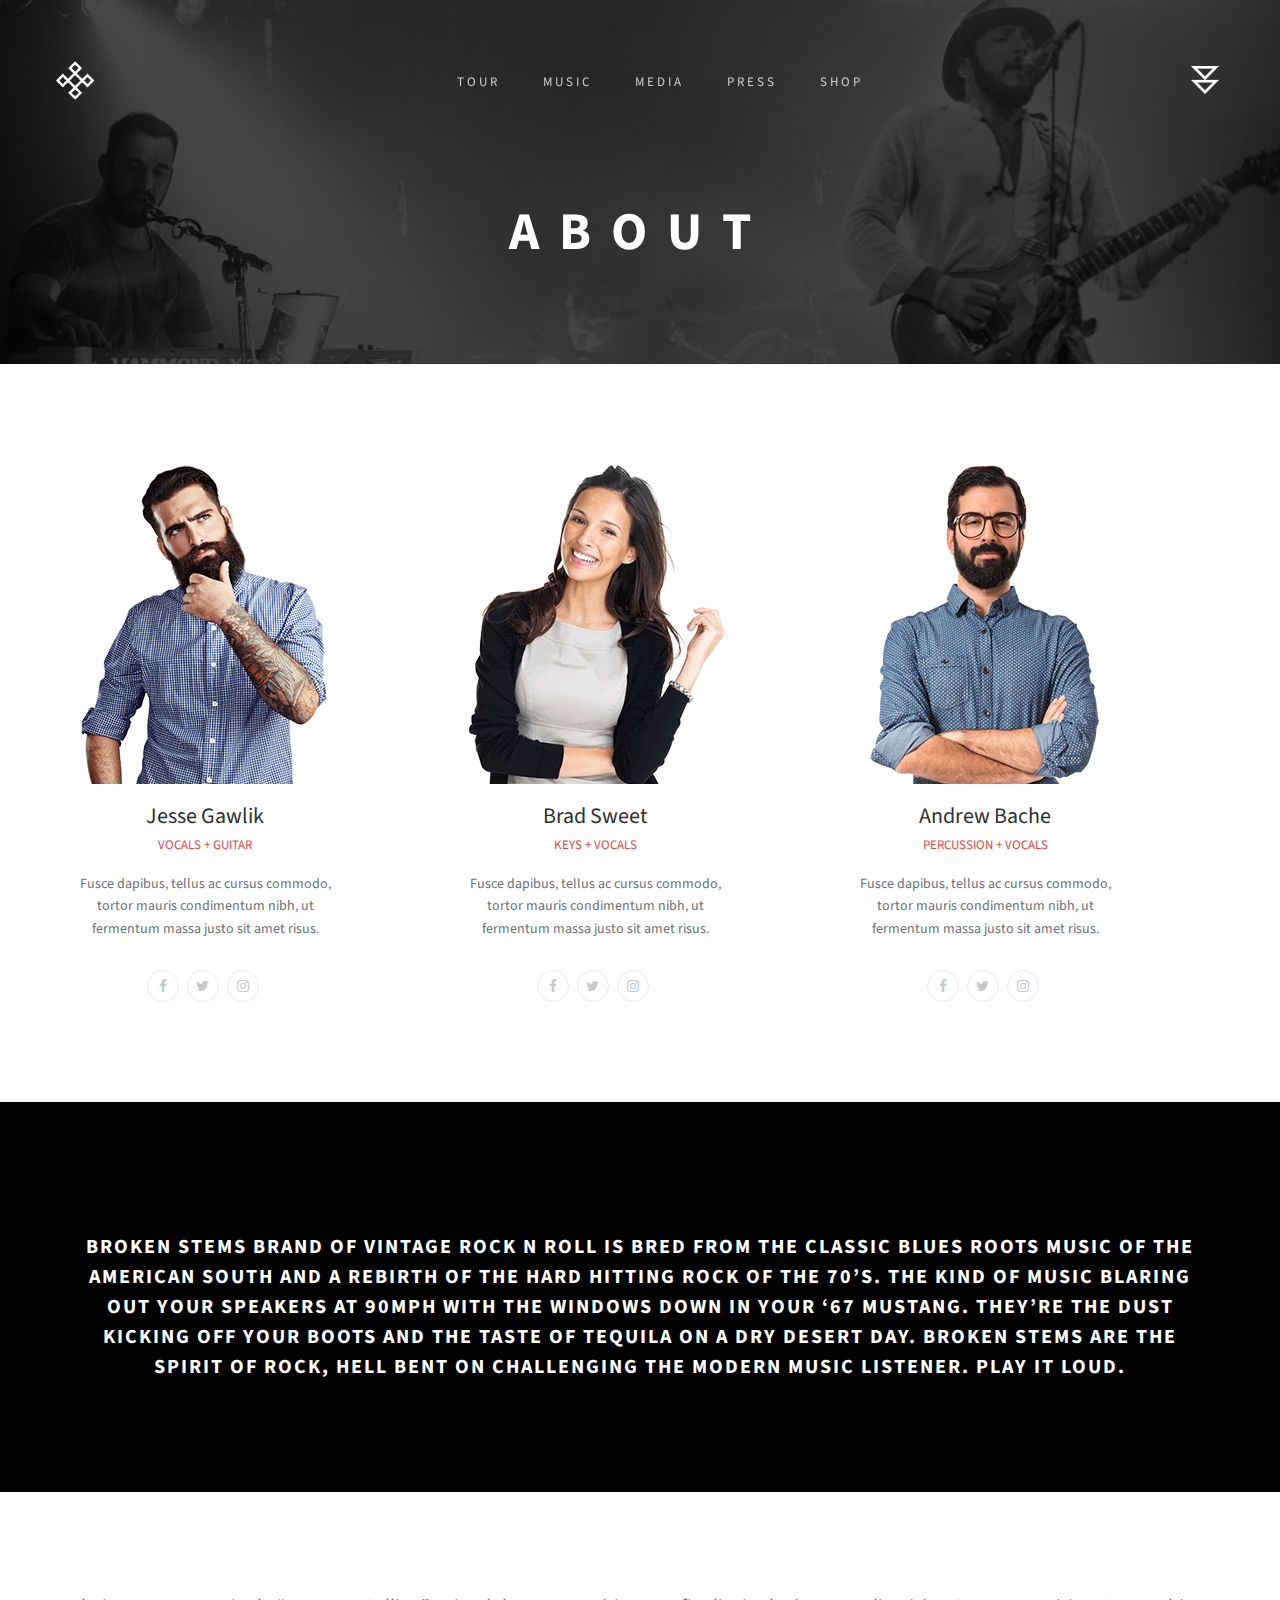
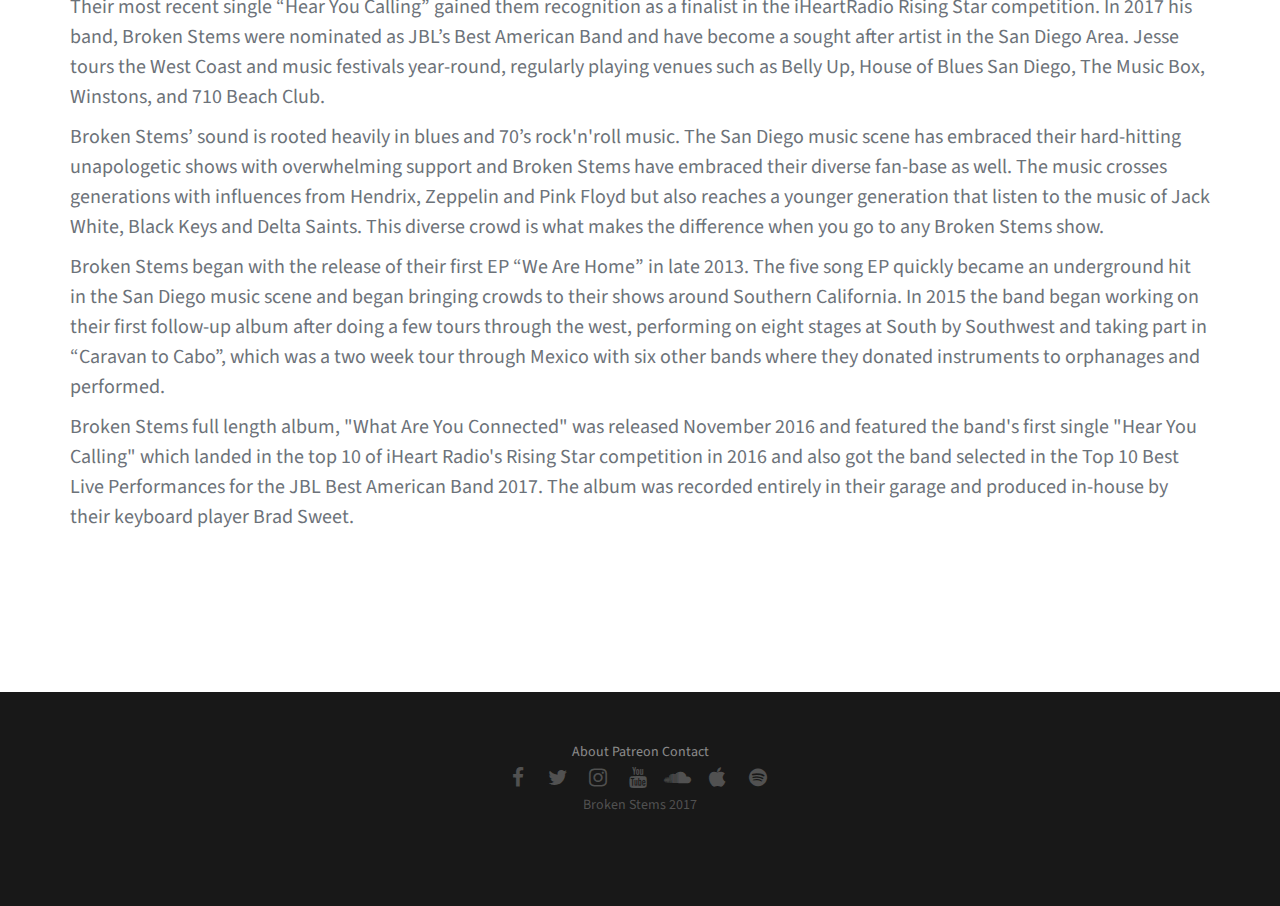
==== about.html @ 4e080f76 "the real push" ====
<!doctype html>
<!--[if lt IE 7]>      <html class="no-js lt-ie9 lt-ie8 lt-ie7" lang=""> <![endif]-->
<!--[if IE 7]>         <html class="no-js lt-ie9 lt-ie8" lang=""> <![endif]-->
<!--[if IE 8]>         <html class="no-js lt-ie9" lang=""> <![endif]-->
<!--[if gt IE 8]><!-->
<html class="no-js" lang="">
<!--<![endif]-->
<head>
<meta charset="utf-8">
<meta name="description" content="">
<meta name="viewport" content="width=device-width, initial-scale=1">
<title>Broken Stems | Blues Roots Rock </title>
<link rel="stylesheet" href="css/bootstrap.min.css">
<link rel="stylesheet" href="css/flexslider.css">
<link rel="stylesheet" href="css/jquery.fancybox.css">
<link rel="stylesheet" href="css/main.css">
<link rel="stylesheet" href="css/responsive.css">
<link rel="stylesheet" href="css/animate.min.css">
<link rel="stylesheet" href="css/font-icon.css">
<link rel="stylesheet" href="https://maxcdn.bootstrapcdn.com/font-awesome/4.4.0/css/font-awesome.min.css">
</head>

<body>
<!-- header section -->
<section class="banner-tour" role="banner"> 
  <!--header navigation -->
    <header id="header">
    <div class="header-content clearfix"> 
      <div class="row">
      <div class="col-lg-2">
         <a class="logo" href="welcome.html"><img src="images/logo.png" alt=""></a>

      </div>
        <div class="col-lg-8">
      <nav class="navigation" role="navigation">
        <ul class="primary-nav">
          <!-- <li><a href="welcome.html">Home</a></li> -->
          <li><a href="tour.html">Tour</a></li>
          <li><a href="music.html">Music</a></li>
          <li><a href="media.html">Media</a></li>  
          <li><a href="press.html">Press</a></li>
          <li><a href="shop.html">Shop</a></li>
        </ul>
      </nav>
        
      </div>
        <!-- Button trigger modal -->

      <div class="col-lg-2">
      <a style="float:right;" type="button" data-toggle="modal" data-target="#exampleModal">
      <img src="images/logo2.png" alt="">
      </a>
        <a href="#" class="nav-toggle">Menu<span></span></a> </div>
      </div>
    </div>  
  </header>

  <!--header navigation --> 
  <!-- banner text -->
  <div class="container">
    <div class="col-md-10 col-md-offset-1">
      <div class="banner-text2 text-center">
        <h1>ABOUT</h1>
        <!-- <p style="color:#fff;">BLUES • ROOTS • ROCK</p> -->
     <!--    <nav role="navigation"> <a href="#single" class="banner-btn"><img src="images/down-arrow.png" alt=""></a></nav> -->
      </div>
      <!-- banner text --> 
    </div>
  </div>
</section>
<!-- header section --> 




        <!-- our team section -->
<section id="teams" class="section teams">
  <div class="container">
    <div class="row"> 
      <!-- team member 1 -->
      <div class="col-md-4 col-sm-8">
        <div class="person"> <img src="images/team-1.png" alt="" class="img-responsive">
          <div class="person-content">
            <h4>Jesse Gawlik</h4>
            <h5 class="role">Vocals + Guitar</h5>
            <p>Fusce dapibus, tellus ac cursus commodo, tortor mauris condimentum nibh, ut fermentum massa justo sit amet risus. </p>
          </div>
          <ul class="social-icons clearfix">
            <li><a href="#"><span class="fa fa-facebook"></span></a></li>
            <li><a href="#"><span class="fa fa-twitter"></span></a></li>
            <li><a href="#"><span class="fa fa-instagram"></span></a></li>
          </ul>
        </div>
      </div>
      <!-- team member 1 --> 
      <!-- team member 2 -->
      <div class="col-md-4 col-sm-8">
        <div class="person"> <img src="images/team-2.png" alt="" class="img-responsive">
          <div class="person-content">
            <h4>Brad Sweet</h4>
            <h5 class="role">Keys + Vocals</h5>
            <p>Fusce dapibus, tellus ac cursus commodo, tortor mauris condimentum nibh, ut fermentum massa justo sit amet risus.</p>
          </div>
          <ul class="social-icons clearfix">
          <li><a href="#"><span class="fa fa-facebook"></span></a></li>
            <li><a href="#"><span class="fa fa-twitter"></span></a></li>
            <li><a href="#"><span class="fa fa-instagram"></span></a></li>
          </ul>
        </div>
      </div>
      <!-- team member 2 --> 
      <!-- team member 3 -->
      <div class="col-md-4 col-sm-8">
        <div class="person"> <img src="images/team-3.png" alt="" class="img-responsive">
          <div class="person-content">
            <h4>Andrew Bache</h4>
            <h5 class="role">Percussion + Vocals</h5>
            <p>Fusce dapibus, tellus ac cursus commodo, tortor mauris condimentum nibh, ut fermentum massa justo sit amet risus.</p>
          </div>
          <ul class="social-icons clearfix">
             <li><a href="#"><span class="fa fa-facebook"></span></a></li>
            <li><a href="#"><span class="fa fa-twitter"></span></a></li>
            <li><a href="#"><span class="fa fa-instagram"></span></a></li>
          </ul>
        </div>
      </div>
      <!-- team member 1 --> 

       <!-- team member 4 -->
     <!--  <div class="col-md-3 col-sm-8">
        <div class="person"> <img src="images/team-3.png" alt="" class="img-responsive">
          <div class="person-content">
            <h4>Elliott Sencan</h4>
            <h5 class="role">Manager</h5>
            <p>Fusce dapibus, tellus ac cursus commodo, tortor mauris condimentum nibh, ut fermentum massa justo sit amet risus.</p>
          </div>
          <ul class="social-icons clearfix">
             <li><a href="#"><span class="fa fa-facebook"></span></a></li>
            <li><a href="#"><span class="fa fa-twitter"></span></a></li>
            <li><a href="#"><span class="fa fa-instagram"></span></a></li>
          </ul>
        </div>
      </div> -->
         <!-- team member 4 -->
    </div>
  </div>
</section>
<!-- our team section --> 
<!-- Get a quote section -->

<section id="contact" class="section testimonials">
  <div class="container">
    <div class="row">
    <div class="col-md-12">

      <p style="color: #fff;font-size: 20px;line-height: 30px;"><strong>Broken Stems brand of vintage rock n roll is bred from the classic blues roots music of the American South and a rebirth of the hard hitting rock of the 70’s. The kind of music blaring out your speakers at 90mph with the windows down in your ‘67 mustang. They’re the dust kicking off your boots and the taste of tequila on a dry desert day. Broken Stems are the spirit of rock, hell bent on challenging the modern music listener. Play It Loud.</strong></p>

    </div>


  
  </div>
</section>
<!-- services section -->
<section class="section">
  <div class="container">
    <div class="row">
      <div class="col-md-12 col-sm-12 services"> 

       <!--  <h3 class="text-center">Who are the Broken Stems?</h3> -->


        <p style="font-size: 20px;line-height: 30px;">Their most recent single “Hear You Calling” gained them recognition as a finalist in the iHeartRadio Rising Star competition. In 2017 his band, Broken Stems were nominated as JBL’s Best American Band and have become a sought after artist in the San Diego Area. Jesse tours the West Coast and music festivals year-round, regularly playing venues such as Belly Up, House of Blues San Diego, The Music Box, Winstons, and 710 Beach Club.</p>

        <p style="font-size: 20px;line-height: 30px;">
Broken Stems’ sound is rooted heavily in blues and 70’s rock'n'roll music. The San Diego music scene has embraced their hard-hitting unapologetic shows with overwhelming support and Broken Stems have embraced their diverse fan-base as well. The music crosses generations with influences from Hendrix, Zeppelin and Pink Floyd but also reaches a younger generation that listen to the music of Jack White, Black Keys and Delta Saints. This diverse crowd is what makes the difference when you go to any Broken Stems show.</p>

 <p style="font-size: 20px;line-height: 30px;">Broken Stems began with the release of their first EP “We Are Home” in late 2013. The five song  EP quickly became an underground hit in the San Diego music scene and began bringing crowds to their shows around Southern California. In 2015 the band began working on their first follow-up album after doing a few tours through the west, performing on eight stages at South by Southwest and taking part in “Caravan to Cabo”, which was a two week tour through Mexico with six other bands where they donated instruments to orphanages and performed. </p>

 <p style="font-size: 20px;line-height: 30px;">Broken Stems full length album, "What Are You Connected" was released November 2016 and featured the band's first single "Hear You Calling" which landed in the top 10 of iHeart Radio's Rising Star competition in 2016 and also got the band selected in the Top 10 Best Live Performances for the JBL Best American Band 2017. The album was recorded entirely in their garage and produced in-house by their keyboard player Brad Sweet.</p> 


      </div>
    </div>
  </div>
</section>
<!-- services section --> 

<!-- Footer section -->
<footer class="footer">
  <div class="footer-top">
    <div class="container">
      <div class="row">
        <div class="footer-col col-md-2">
       
        </div>
        <div class="footer-col col-md-8 text-center">
      
          <ul class="footer-nav">
          <li><a href="about.html">About</a></li>
          <li><a href="#">Patreon</a></li>
          <li><a href="contact.html">Contact</a></li>
            
            
          </ul>

          <ul class="footer-share">
            <li><a target="_blank" href="http://facebook.com/thebrokenstems"><i class="fa fa-facebook"></i></a></li>
            <li><a target="_blank" href="http://twitter.com/thebrokenstems"><i class="fa fa-twitter"></i></a></li>
            <li><a target="_blank" href="http://instagram.com/thebrokenstems"><i class="fa fa-instagram"></i></a></li>
            <li><a target="_blank" href="http://youtube.com/user/thebrokenstems"><i class="fa fa-youtube"></i></a></li>
            <li><a target="_blank" href="http://soundlcoud.com/thebrokenstems"><i class="fa fa-soundcloud"></i></a></li>
            <li><a target="_blank" href="http://soundlcoud.com/thebrokenstems"><i class="fa fa-apple"></i></a></li>
            <li><a target="_blank" href="https://open.spotify.com/artist/0cm4IOBfqQGuzI0LzyL1yX"><i class="fa fa-spotify"></i></a></li>
          </ul>

          <p>Broken Stems 2017</p>
   
        </div>  
        <div class="footer-col col-md-2">
        </div>
      </div>
    </div>
  </div>
  <!-- footer top --> 

  
</footer>
<!-- Footer section --> 
<!-- JS FILES --> 
<script src="https://ajax.googleapis.com/ajax/libs/jquery/1.11.3/jquery.min.js"></script> 
<script src="js/bootstrap.min.js"></script> 
<script src="js/jquery.flexslider-min.js"></script> 
<script src="js/jquery.fancybox.pack.js"></script> 
<script src="js/retina.min.js"></script> 
<script src="js/modernizr.js"></script> 
<script src="js/main.js"></script>
</body>
</html>
---- css/main.css ----
/* ------------------------------------------------------------------------------
	Template Name: Flosix
	Author: Designstub
	Author URI: http://www.designstub.com
	
	
	
/* ------------------------------------------------------------------------------
	Typography
-------------------------------------------------------------------------------*/

@import url(http://fonts.googleapis.com/css?family=Source%20Sans%20Pro:300,400,500,600,700);
p {
	font-size: 14px;
	line-height: 22.4px;
	color: #6c7279;
}
h1 {
	font-size: 65px;
	color: #2d3033;
}
h2 {
	font-size: 40px;
	color: #2d3033;
}
h3 {
	font-size: 28px;
	color: #2d3033;
	font-weight: 300;
}
h4 {
	font-size: 22px;
	color: #2d3033;
	font-weight: 400;
}
h5 {
	font-size: 14px;
	color: #2d3033;
	text-transform: uppercase;
	font-weight: 700;
}
.btn {
	background-color: #3bc492;
	color: #fff;
	font-size: 13px;
	font-weight: 600;
	letter-spacing: 5px;
	border: 0;
	-moz-border-radius: 2px;
	-webkit-border-radius: 2px;
	border-radius: 2px;
	display: inline-block;
	text-transform: uppercase;
}
.btn:hover, .btn:focus {
	background-color: #3d3d3d;
	color: #fff;
}
.btn-large {
	padding: 15px 40px;
}
/* ------------------------------------------------------------------------------
	Global Styles
-------------------------------------------------------------------------------*/
a {
	color: #e84545;
}
a:hover, a:focus {
	text-decoration: none;
	-moz-transition: background-color, color, 0.3s;
	-o-transition: background-color, color, 0.3s;
	-webkit-transition: background-color, color, 0.3s;
	transition: background-color, color, 0.3s;
}
body {
	font-family: "Source Sans Pro";
	font-weight: 400;
	color: #6c7279;
}
ul, ol {
	margin: 0;
	padding: 0;
}
ul li {
	list-style: none;
}
.section {
	padding: 100px 0;
}
.no-padding {
	padding: 0;
}
.no-gutter [class*=col-] {
	padding-right: 0;
	padding-left: 0;
}
.space {
	margin-top: 60px;
}
/* ------------------------------------------------------------------------------
	 Header
-------------------------------------------------------------------------------*/
#header {
	position: fixed;
	width: 100%;
	z-index: 999;
}
#header .header-content {
	margin: 0 auto;
	max-width: 1170px;
	padding: 60px 0;
	width: 100%;
	-moz-transition: padding 0.3s;
	-o-transition: padding 0.3s;
	-webkit-transition: padding 0.3s;
	transition: padding 0.3s;
}
#header .logo {
	float: left;
}
#header.fixed {
	background-color: rgba(0, 0, 0, 1);
}
#header.fixed .header-content {
	border-bottom: 0;
	padding: 25px 0;
}
#header.fixed .nav-toggle {
	top: 18px;
}
.navigation.open {
	opacity: 0.9;
	visibility: visible;
	-moz-transition: opacity 0.5s;
	-o-transition: opacity 0.5s;
	-webkit-transition: opacity 0.5s;
	transition: opacity 0.5s;
}
.navigation {
	text-align: center;
}
.navigation li {
	display: inline-block;
}
.navigation a {
	color: rgba(255, 255, 255, 0.75);
	font-size: 13px;
	font-weight: 400;
	margin-left: 40px;
	letter-spacing: 3px;
	text-transform: uppercase;
}
.navigation a:hover, .navigation a.active {
	color: #fff;
}
.nav-toggle {
	display: none;
	height: 44px;
	overflow: hidden;
	position: fixed;
	right: 45%;
	text-indent: 100%;
	top: 32px;
	white-space: nowrap;
	width: 44px;
	z-index: 99999;
	-moz-transition: all 0.3s;
	-o-transition: all 0.3s;
	-webkit-transition: all 0.3s;
	transition: all 0.3s;
}
.nav-toggle:before, .nav-toggle:after {
	border-radius: 50%;
	content: "";
	height: 100%;
	left: 0;
	position: absolute;
	top: 0;
	width: 100%;
	-moz-transform: translateZ(0);
	-ms-transform: translateZ(0);
	-webkit-transform: translateZ(0);
	transform: translateZ(0);
	-moz-backface-visibility: hidden;
	-webkit-backface-visibility: hidden;
	backface-visibility: hidden;
	-moz-transition-property: -moz-transform;
	-o-transition-property: -o-transform;
	-webkit-transition-property: -webkit-transform;
	transition-property: transform;
}
.nav-toggle:before {
	background-color: #e84545;
	-moz-transform: scale(1);
	-ms-transform: scale(1);
	-webkit-transform: scale(1);
	transform: scale(1);
	-moz-transition-duration: 0.3s;
	-o-transition-duration: 0.3s;
	-webkit-transition-duration: 0.3s;
	transition-duration: 0.3s;
}
.nav-toggle:after {
	background-color: #e84545;
	-moz-transform: scale(0);
	-ms-transform: scale(0);
	-webkit-transform: scale(0);
	transform: scale(0);
	-moz-transition-duration: 0s;
	-o-transition-duration: 0s;
	-webkit-transition-duration: 0s;
	transition-duration: 0s;
}
.nav-toggle span {
	background-color: #fff;
	bottom: auto;
	display: inline-block;
	height: 3px;
	left: 50%;
	position: absolute;
	right: auto;
	top: 50%;
	width: 18px;
	z-index: 10;
	-moz-transform: translateX(-50%) translateY(-50%);
	-ms-transform: translateX(-50%) translateY(-50%);
	-webkit-transform: translateX(-50%) translateY(-50%);
	transform: translateX(-50%) translateY(-50%);
}
.nav-toggle span:before, .nav-toggle span:after {
	background-color: #fff;
	content: "";
	height: 100%;
	position: absolute;
	right: 0;
	top: 0;
	width: 100%;
	-moz-transform: translateZ(0);
	-ms-transform: translateZ(0);
	-webkit-transform: translateZ(0);
	transform: translateZ(0);
	-moz-backface-visibility: hidden;
	-webkit-backface-visibility: hidden;
	backface-visibility: hidden;
	-moz-transition: -moz-transform 0.3s;
	-o-transition: -o-transform 0.3s;
	-webkit-transition: -webkit-transform 0.3s;
	transition: transform 0.3s;
}
.nav-toggle span:before {
	-moz-transform: translateY(-6px) rotate(0deg);
	-ms-transform: translateY(-6px) rotate(0deg);
	-webkit-transform: translateY(-6px) rotate(0deg);
	transform: translateY(-6px) rotate(0deg);
}
.nav-toggle span:after {
	-moz-transform: translateY(6px) rotate(0deg);
	-ms-transform: translateY(6px) rotate(0deg);
	-webkit-transform: translateY(6px) rotate(0deg);
	transform: translateY(6px) rotate(0deg);
}
.nav-toggle.close-nav:before {
	-moz-transform: scale(0);
	-ms-transform: scale(0);
	-webkit-transform: scale(0);
	transform: scale(0);
}
.nav-toggle.close-nav:after {
	-moz-transform: scale(1);
	-ms-transform: scale(1);
	-webkit-transform: scale(1);
	transform: scale(1);
}
.nav-toggle.close-nav span {
	background-color: rgba(255, 255, 255, 0);
}
.nav-toggle.close-nav span:before, .nav-toggle.close-nav span:after {
	background-color: #fff;
}
.nav-toggle.close-nav span:before {
	-moz-transform: translateY(0) rotate(45deg);
	-ms-transform: translateY(0) rotate(45deg);
	-webkit-transform: translateY(0) rotate(45deg);
	transform: translateY(0) rotate(45deg);
}
.nav-toggle.close-nav span:after {
	-moz-transform: translateY(0) rotate(-45deg);
	-ms-transform: translateY(0) rotate(-45deg);
	-webkit-transform: translateY(0) rotate(-45deg);
	transform: translateY(0) rotate(-45deg);
}



ul.primary-nav { margin-top:12px; }
/* ------------------------------------------------------------------------------
	 Banner
-------------------------------------------------------------------------------*/

.banner {
	background-image: url(../images/banner.jpg) ;
	background-position: center top;
	background-repeat: no-repeat;
	-moz-background-size: cover;
	-o-background-size: cover;
	-webkit-background-size: cover;
	background-size: cover;
	min-height: 1000px;
}
.banner-welcome {
	background-image: url(../images/banner2.jpg);
	background-position: center top;
	background-repeat: no-repeat;
	-moz-background-size: cover;
	-o-background-size: cover;
	-webkit-background-size: cover;
	background-size: cover;
	min-height: 750px;
}

.banner-tour {
	background-image: url(../images/banner3.jpg);
	background-position: center top;
	background-repeat: no-repeat;
	-moz-background-size: cover;
	-o-background-size: cover;
	-webkit-background-size: cover;
	background-size: cover;
	min-height: 100%;
}

.banner-btn {
	opacity: 0.5;
}
.banner-text {
	padding-top: 33%;
}
.banner-text h1, .banner-text2 h1 {
	color: #fff;
	font-family: "Source Sans Pro";
	font-size: 53px;
	letter-spacing: 20px;
	font-weight: 700;
	text-transform: uppercase;
}
.banner-text p, .banner-text2 p {
	color: #8d8d8d;
	font-size: 12px;
	font-weight: 400;
	letter-spacing: 3px;
	line-height: 24px;
	margin-top: 10px;
	margin-bottom: 80px;
	text-transform: uppercase;
}

.banner-text2 {
	padding-bottom: 10%;
	padding-top: 20%;
}

/* ------------------------------------------------------------------------------
	 Intro
-------------------------------------------------------------------------------*/
.intro {
	background-color: #e9eaed;
	position: relative;
}
.intro blockquote {
	border: 0;
	margin: 0;
	padding: 100px 15% 0;
}
.intro h1 {
	color: #000;
	font: 27px "Source Sans Pro";
}
.intro p {
	color: #6c7279;
	display: block;
	font-size: 13px;
	font-style: normal;
	font-weight: 400;
	margin-top: 30px;
}
/* ------------------------------------------------------------------------------
	 Services
-------------------------------------------------------------------------------*/
.service-section {
	padding-top: 100px;
}
.services {
	margin-bottom: 50px;
}
.services-content {
	padding: 0 15px;
	margin-top: 30px;
}
.services .icon {
	color: #e84545;
	font-size: 36px;
	padding-left: 15px;
}
/* ------------------------------------------------------------------------------
	 Works
-------------------------------------------------------------------------------*/
.work {
	-moz-box-shadow: 0 0 0 1px #fff;
	-webkit-box-shadow: 0 0 0 1px #fff;
	box-shadow: 0 0 0 1px #fff;
	overflow: hidden;
	position: relative;
}
.work img {
	width: 100%;
	height: 100%;
}
.work .overlay {
	background: rgba(232, 69, 69, 0.9);
	height: 100%;
	left: 0;
	opacity: 0;
	position: absolute;
	top: 0;
	width: 100%;
	-moz-transition: opacity, 0.3s;
	-o-transition: opacity, 0.3s;
	-webkit-transition: opacity, 0.3s;
	transition: opacity, 0.3s;
}
.work .overlay-caption {
	position: absolute;
	text-align: center;
	top: 50%;
	width: 100%;
	-moz-transform: translateY(-50%);
	-ms-transform: translateY(-50%);
	-webkit-transform: translateY(-50%);
	transform: translateY(-50%);
}
.work h5, .work p, .work img {
	-moz-transition: all, 0.5s;
	-o-transition: all, 0.5s;
	-webkit-transition: all, 0.5s;
	transition: all, 0.5s;
}
.work h5, .work p {
	color: #fff;
	margin: 0;
	opacity: 0;
}
.work span {
	font-size: 45px;
}
.work h5 {
	margin-bottom: 5px;
	-moz-transform: translate3d(0, -200%, 0);
	-ms-transform: translate3d(0, -200%, 0);
	-webkit-transform: translate3d(0, -200%, 0);
	transform: translate3d(0, -200%, 0);
}
.work p {
	-moz-transform: translate3d(0, 200%, 0);
	-ms-transform: translate3d(0, 200%, 0);
	-webkit-transform: translate3d(0, 200%, 0);
	transform: translate3d(0, 200%, 0);
}
.work-box:hover img {
	-moz-transform: scale(1.2);
	-ms-transform: scale(1.2);
	-webkit-transform: scale(1.2);
	transform: scale(1.2);
}
.work-box:hover .overlay {
	opacity: 1;
}
.work-box:hover .overlay h5, .work-box:hover .overlay p {
	opacity: 1;
	-moz-transform: translate3d(0, 0, 0);
	-ms-transform: translate3d(0, 0, 0);
	-webkit-transform: translate3d(0, 0, 0);
	transform: translate3d(0, 0, 0);
}
/* ------------------------------------------------------------------------------
	 Teams
-------------------------------------------------------------------------------*/
.person {
	max-width: 270px;
	text-align: center;
}
.person-content {
	margin-top: 20px;
}
.person h4 {
	font-weight: 400;
}
.person h5 {
	color: #e84545;
	font-size: 13px;
	font-weight: 400;
	margin-bottom: 20px;
}
.footer-nav li {
	display: inline-block;
	float: none;
}
.social-icons, .footer .footer-share {
	margin-top: 30px;
}
.social-icons li, .footer .footer-share li {
	display: inline-block;
	float: none;
}
.social-icons a, .footer .footer-share a {
	border: 1px solid #e8ecee;
	-moz-border-radius: 50%;
	-webkit-border-radius: 50%;
	border-radius: 50%;
	color: #c6cacc;
	display: block;
	font-size: 14px;
	height: 32px;
	line-height: 32px;
	margin-right: 5px;
	text-align: center;
	width: 32px;
}
.social-icons a:hover, .footer .footer-share a:hover {
	background-color: #e84545;
	border-color: #e84545;
	color: #fff;
}
/* ------------------------------------------------------------------------------
	 Testimonials
-------------------------------------------------------------------------------*/
.testimonials {
	background-color: #000;
	position: relative;
	text-align: center;
}
.testimonials blockquote {
	border: 0;
	margin: 0;
	padding: 100px 15%;
}
.testimonials h1 {
	color: #fff;
	font: 23px "Source Sans Pro";
	font-weight: 300;
}
.testimonials p {
	color: #fff;
	display: block;
	font-size: 13px;
	font-style: normal;
	letter-spacing: 2px;
	font-weight: 400;
	margin-top: 30px;
	text-transform: uppercase;
}

#video-background {
/*  making the video fullscreen  */
  position: fixed;
  right: 0; 
  bottom: 0;
  min-width: 100%; 
  min-height: 100%;
  width: auto; 
  height: auto;
  z-index: -100;
}
/* ------------------------------------------------------------------------------
	Quote
-------------------------------------------------------------------------------*/
.quote h3 {
	margin-top: 0;
}
.quote p {
	color: #2d3033;
	font-weight: 600;
	text-transform: uppercase;
}
.quote .btn {
	margin-top: 30px;
}
/* ------------------------------------------------------------------------------
	 Footer
-------------------------------------------------------------------------------*/
.footer {
	text-align: left;
}
.footer-top {
	background-color: #181818;
	padding-top: 50px;
}
.footer-bottom {
	background-color: #313454;
	padding: 20px 0;
}
.footer .footer-col {
	margin-bottom: 80px;
}
.footer h5 {
	color: #fff;
}
.footer h5 {
	margin-bottom: 20px;
}
.footer p {
	color: rgba(255, 255, 255, 0.25);
}
.footer a {
	color: rgba(255, 255, 255, 0.50);
}
.footer a:hover {
	color: #e84545;
}
.footer .footer-share {
	margin-top: 0;
}
.footer .footer-share li {
	display: inline-block;
	float: none;
}
.footer .footer-share a {
	border: none;
	font-size: 21px;
	color: rgba(255, 255, 255, 0.25);
}
.footer .fa-heart {
	color: #e84545;
	font-size: 11px;
	margin: 0 2px;
}
---- css/responsive.css ----
@media screen and (max-width: 1024px) {
#header .header-content {
	width: 90%;
}
.nav-toggle {
	display: block;
}
.navigation {
	position: fixed;
	background-color: #000;
	width: 100%;
	height: 100%;
	top: 0;
	left: 0;
	z-index: 99999;
	visibility: hidden;
	opacity: 0;
	-webkit-transition: opacity 0.5s, visibility 0s 0.5s;
	transition: opacity 0.5s, visibility 0s 0.5s;
}
.navigation .primary-nav {
	position: relative;
	top: 45%;
	-moz-transform: translateY(-45%);
	-ms-transform: translateY(-45%);
	-webkit-transform: translateY(-45%);
	transform: translateY(-45%);
}
.navigation li {
	display: block;
	margin-bottom: 20px;
}
.navigation a {
	display: block;
	font-size: 25px;
	margin: 0;
	text-align: center;
}
.person {
	margin: 0 auto 50px;
}
.person-content {
	text-align: center;
}
.person .social-icons li {
	display: inline-block;
	float: none;
	margin-bottom: 5px;
}
.testimonials blockquote {
	padding: 20px 5% 0;
}
.testimonials p {
	font-size: 14px;
}
.flex-control-nav {
	bottom: 20px;
}
}
@media screen and (max-width: 768px) {
.banner-text {
	padding-top: 30%;
}
.banner-text h1 {
	font-size: 42px;
}
.banner-text p {
	font-size: 18px;
}
.flexslider {
	padding-bottom: 80px;
}
.flex-control-nav {
	width: 100%;
}
.footer .footer-col {
	margin-bottom: 50px;
}
}
@media screen and (max-width: 640px) {
.banner-text {
	padding-top: 35%;
}
}
@media screen and (max-width: 480px) {
.banner-text {
	padding-top: 45%;
}
.banner-text h1 {
	font-size: 32px;
}
}
@media screen and (max-width: 320px) {
.banner-text {
	padding-top: 55%;
}
.testimonials blockquote {
	padding: 20px 5% 0;
}
.testimonials p {
	font-size: 14px;
}
}
---- css/font-icon.css ----
/* ==========================================================================
	Font Icon (http://www.elegantthemes.com/blog/freebie-of-the-week/free-line-style-icons)
========================================================================== */
@font-face {
  font-family: "elegant-theme-line";
  src: url('../fonts/elegant-theme-line.ttf?1439850014') format('truetype'), url('../fonts/elegant-theme-line.eot?1439850014') format('embedded-opentype'), url('../fonts/elegant-theme-line.svg?1439850014') format('svg'), url('../fonts/elegant-theme-line.woff?1439850014') format('woff'); }
.icon {
  font-family: 'elegant-theme-line';
  speak: none;
  font-style: normal;
  font-weight: normal;
  font-variant: normal;
  text-transform: none;
  line-height: 1;
  /* Better Font Rendering =========== */
  -webkit-font-smoothing: antialiased;
  -moz-osx-font-smoothing: grayscale; }

.icon-mobile:before {
  content: "\e000"; }

.icon-laptop:before {
  content: "\e001"; }

.icon-desktop:before {
  content: "\e002"; }

.icon-tablet:before {
  content: "\e003"; }

.icon-phone:before {
  content: "\e004"; }

.icon-document:before {
  content: "\e005"; }

.icon-documents:before {
  content: "\e006"; }

.icon-search:before {
  content: "\e007"; }

.icon-clipboard:before {
  content: "\e008"; }

.icon-newspaper:before {
  content: "\e009"; }

.icon-notebook:before {
  content: "\e00a"; }

.icon-book-open:before {
  content: "\e00b"; }

.icon-browser:before {
  content: "\e00c"; }

.icon-calendar:before {
  content: "\e00d"; }

.icon-presentation:before {
  content: "\e00e"; }

.icon-picture:before {
  content: "\e00f"; }

.icon-pictures:before {
  content: "\e010"; }

.icon-video:before {
  content: "\e011"; }

.icon-camera:before {
  content: "\e012"; }

.icon-printer:before {
  content: "\e013"; }

.icon-toolbox:before {
  content: "\e014"; }

.icon-briefcase:before {
  content: "\e015"; }

.icon-wallet:before {
  content: "\e016"; }

.icon-gift:before {
  content: "\e017"; }

.icon-bargraph:before {
  content: "\e018"; }

.icon-grid:before {
  content: "\e019"; }

.icon-expand:before {
  content: "\e01a"; }

.icon-focus:before {
  content: "\e01b"; }

.icon-edit:before {
  content: "\e01c"; }

.icon-adjustments:before {
  content: "\e01d"; }

.icon-ribbon:before {
  content: "\e01e"; }

.icon-hourglass:before {
  content: "\e01f"; }

.icon-lock:before {
  content: "\e020"; }

.icon-megaphone:before {
  content: "\e021"; }

.icon-shield:before {
  content: "\e022"; }

.icon-trophy:before {
  content: "\e023"; }

.icon-flag:before {
  content: "\e024"; }

.icon-map:before {
  content: "\e025"; }

.icon-puzzle:before {
  content: "\e026"; }

.icon-basket:before {
  content: "\e027"; }

.icon-envelope:before {
  content: "\e028"; }

.icon-streetsign:before {
  content: "\e029"; }

.icon-telescope:before {
  content: "\e02a"; }

.icon-gears:before {
  content: "\e02b"; }

.icon-key:before {
  content: "\e02c"; }

.icon-paperclip:before {
  content: "\e02d"; }

.icon-attachment:before {
  content: "\e02e"; }

.icon-pricetags:before {
  content: "\e02f"; }

.icon-lightbulb:before {
  content: "\e030"; }

.icon-layers:before {
  content: "\e031"; }

.icon-pencil:before {
  content: "\e032"; }

.icon-tools:before {
  content: "\e033"; }

.icon-tools-2:before {
  content: "\e034"; }

.icon-scissors:before {
  content: "\e035"; }

.icon-paintbrush:before {
  content: "\e036"; }

.icon-magnifying-glass:before {
  content: "\e037"; }

.icon-circle-compass:before {
  content: "\e038"; }

.icon-linegraph:before {
  content: "\e039"; }

.icon-mic:before {
  content: "\e03a"; }

.icon-strategy:before {
  content: "\e03b"; }

.icon-beaker:before {
  content: "\e03c"; }

.icon-caution:before {
  content: "\e03d"; }

.icon-recycle:before {
  content: "\e03e"; }

.icon-anchor:before {
  content: "\e03f"; }

.icon-profile-male:before {
  content: "\e040"; }


.icon-profile-female:before {
  content: "\e041"; }

.icon-bike:before {
  content: "\e042"; }

.icon-wine:before {
  content: "\e043"; }

.icon-hotairballoon:before {
  content: "\e044"; }

.icon-globe:before {
  content: "\e045"; }

.icon-genius:before {
  content: "\e046"; }

.icon-map-pin:before {
  content: "\e047"; }

.icon-dial:before {
  content: "\e048"; }

.icon-chat:before {
  content: "\e049"; }

.icon-heart:before {
  content: "\e04a"; }

.icon-cloud:before {
  content: "\e04b"; }

.icon-upload:before {
  content: "\e04c"; }

.icon-download:before {
  content: "\e04d"; }

.icon-target:before {
  content: "\e04e"; }

.icon-hazardous:before {
  content: "\e04f"; }

.icon-piechart:before {
  content: "\e050"; }

.icon-speedometer:before {
  content: "\e051"; }

.icon-global:before {
  content: "\e052"; }

.icon-compass:before {
  content: "\e053"; }

.icon-lifesaver:before {
  content: "\e054"; }

.icon-clock:before {
  content: "\e055"; }

.icon-aperture:before {
  content: "\e056"; }

.icon-quote:before {
  content: "\e057"; }

.icon-scope:before {
  content: "\e058"; }

.icon-alarmclock:before {
  content: "\e059"; }

.icon-refresh:before {
  content: "\e05a"; }

.icon-happy:before {
  content: "\e05b"; }

.icon-sad:before {
  content: "\e05c"; }

.icon-facebook:before {
  content: "\e05d"; }

.icon-twitter:before {
  content: "\e05e"; }

.icon-googleplus:before {
  content: "\e05f"; }

.icon-rss:before {
  content: "\e060"; }

.icon-tumblr:before {
  content: "\e061"; }

.icon-linkedin:before {
  content: "\e062"; }

.icon-dribbble:before {
  content: "\e063"; }
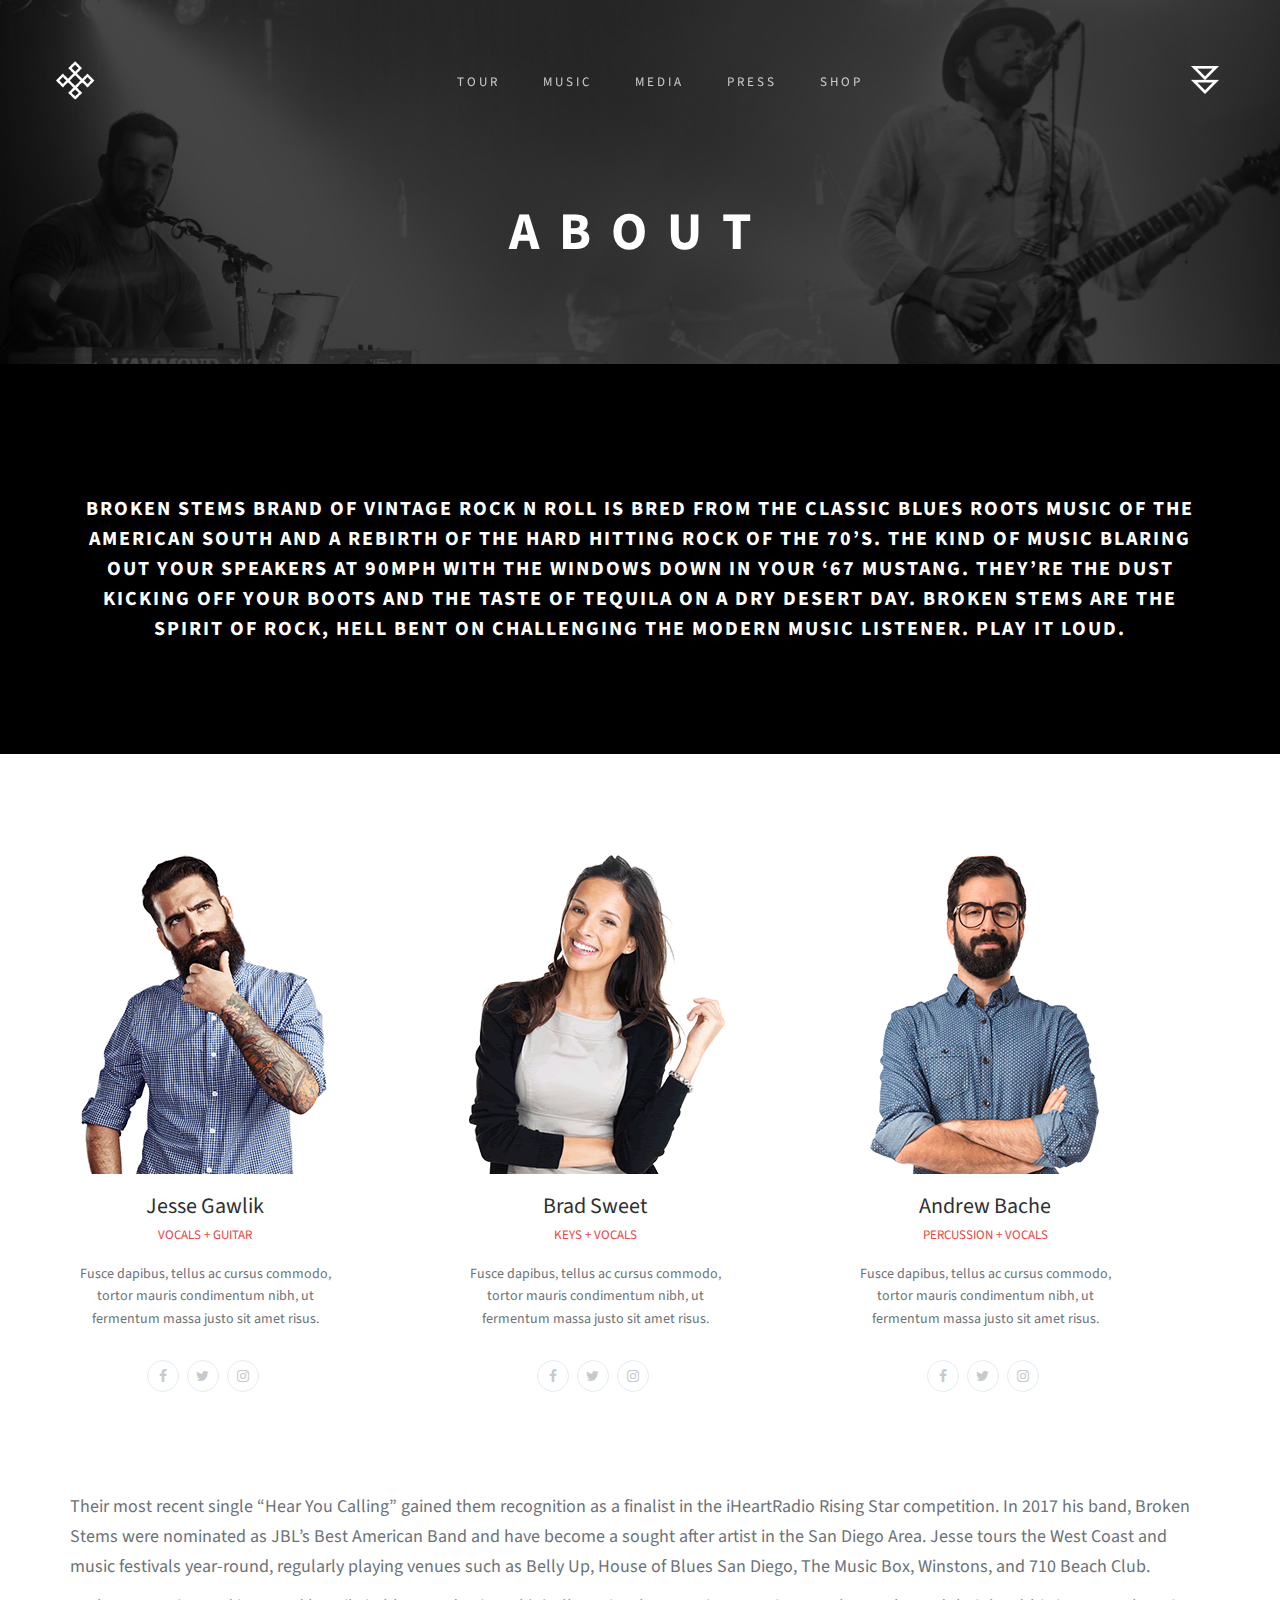
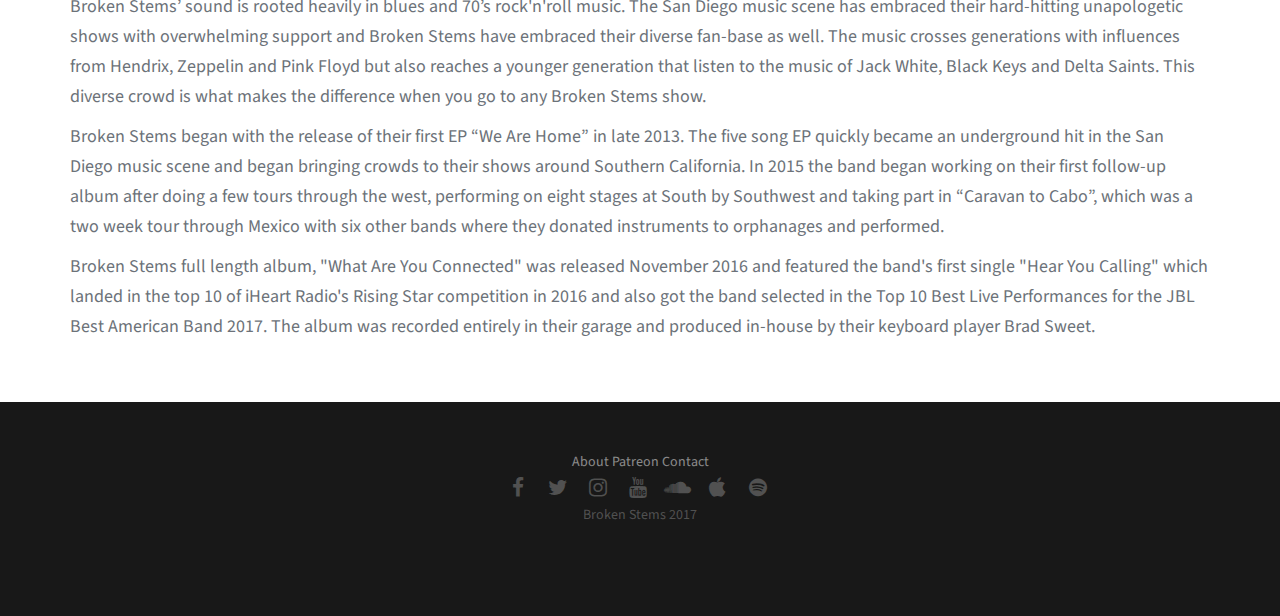
==== commit e0927126: "completed all pages -95%" ====
--- a/about.html
+++ b/about.html
@@ -72,7 +72,21 @@
 
 
 
-
+<!-- Get a quote section -->
+
+<section id="contact" class="section testimonials">
+  <div class="container">
+    <div class="row">
+    <div class="col-md-12">
+
+      <p style="color: #fff;font-size: 20px;line-height: 30px;"><strong>Broken Stems brand of vintage rock n roll is bred from the classic blues roots music of the American South and a rebirth of the hard hitting rock of the 70’s. The kind of music blaring out your speakers at 90mph with the windows down in your ‘67 mustang. They’re the dust kicking off your boots and the taste of tequila on a dry desert day. Broken Stems are the spirit of rock, hell bent on challenging the modern music listener. Play It Loud.</strong></p>
+
+    </div>
+
+
+  
+  </div>
+</section>
         <!-- our team section -->
 <section id="teams" class="section teams">
   <div class="container">
@@ -146,38 +160,22 @@
   </div>
 </section>
 <!-- our team section --> 
-<!-- Get a quote section -->
-
-<section id="contact" class="section testimonials">
-  <div class="container">
-    <div class="row">
-    <div class="col-md-12">
-
-      <p style="color: #fff;font-size: 20px;line-height: 30px;"><strong>Broken Stems brand of vintage rock n roll is bred from the classic blues roots music of the American South and a rebirth of the hard hitting rock of the 70’s. The kind of music blaring out your speakers at 90mph with the windows down in your ‘67 mustang. They’re the dust kicking off your boots and the taste of tequila on a dry desert day. Broken Stems are the spirit of rock, hell bent on challenging the modern music listener. Play It Loud.</strong></p>
-
-    </div>
-
-
-  
-  </div>
-</section>
+
 <!-- services section -->
-<section class="section">
+<section>
   <div class="container">
     <div class="row">
       <div class="col-md-12 col-sm-12 services"> 
 
        <!--  <h3 class="text-center">Who are the Broken Stems?</h3> -->
-
-
-        <p style="font-size: 20px;line-height: 30px;">Their most recent single “Hear You Calling” gained them recognition as a finalist in the iHeartRadio Rising Star competition. In 2017 his band, Broken Stems were nominated as JBL’s Best American Band and have become a sought after artist in the San Diego Area. Jesse tours the West Coast and music festivals year-round, regularly playing venues such as Belly Up, House of Blues San Diego, The Music Box, Winstons, and 710 Beach Club.</p>
-
-        <p style="font-size: 20px;line-height: 30px;">
+<p style="font-size: 18px;line-height: 30px;">Their most recent single “Hear You Calling” gained them recognition as a finalist in the iHeartRadio Rising Star competition. In 2017 his band, Broken Stems were nominated as JBL’s Best American Band and have become a sought after artist in the San Diego Area. Jesse tours the West Coast and music festivals year-round, regularly playing venues such as Belly Up, House of Blues San Diego, The Music Box, Winstons, and 710 Beach Club.</p>
+
+        <p style="font-size: 18px;line-height: 30px;">
 Broken Stems’ sound is rooted heavily in blues and 70’s rock'n'roll music. The San Diego music scene has embraced their hard-hitting unapologetic shows with overwhelming support and Broken Stems have embraced their diverse fan-base as well. The music crosses generations with influences from Hendrix, Zeppelin and Pink Floyd but also reaches a younger generation that listen to the music of Jack White, Black Keys and Delta Saints. This diverse crowd is what makes the difference when you go to any Broken Stems show.</p>
 
- <p style="font-size: 20px;line-height: 30px;">Broken Stems began with the release of their first EP “We Are Home” in late 2013. The five song  EP quickly became an underground hit in the San Diego music scene and began bringing crowds to their shows around Southern California. In 2015 the band began working on their first follow-up album after doing a few tours through the west, performing on eight stages at South by Southwest and taking part in “Caravan to Cabo”, which was a two week tour through Mexico with six other bands where they donated instruments to orphanages and performed. </p>
-
- <p style="font-size: 20px;line-height: 30px;">Broken Stems full length album, "What Are You Connected" was released November 2016 and featured the band's first single "Hear You Calling" which landed in the top 10 of iHeart Radio's Rising Star competition in 2016 and also got the band selected in the Top 10 Best Live Performances for the JBL Best American Band 2017. The album was recorded entirely in their garage and produced in-house by their keyboard player Brad Sweet.</p> 
+ <p style="font-size: 18px;line-height: 30px;">Broken Stems began with the release of their first EP “We Are Home” in late 2013. The five song  EP quickly became an underground hit in the San Diego music scene and began bringing crowds to their shows around Southern California. In 2015 the band began working on their first follow-up album after doing a few tours through the west, performing on eight stages at South by Southwest and taking part in “Caravan to Cabo”, which was a two week tour through Mexico with six other bands where they donated instruments to orphanages and performed. </p>
+
+ <p style="font-size: 18px;line-height: 30px;">Broken Stems full length album, "What Are You Connected" was released November 2016 and featured the band's first single "Hear You Calling" which landed in the top 10 of iHeart Radio's Rising Star competition in 2016 and also got the band selected in the Top 10 Best Live Performances for the JBL Best American Band 2017. The album was recorded entirely in their garage and produced in-house by their keyboard player Brad Sweet.</p> 
 
 
       </div>
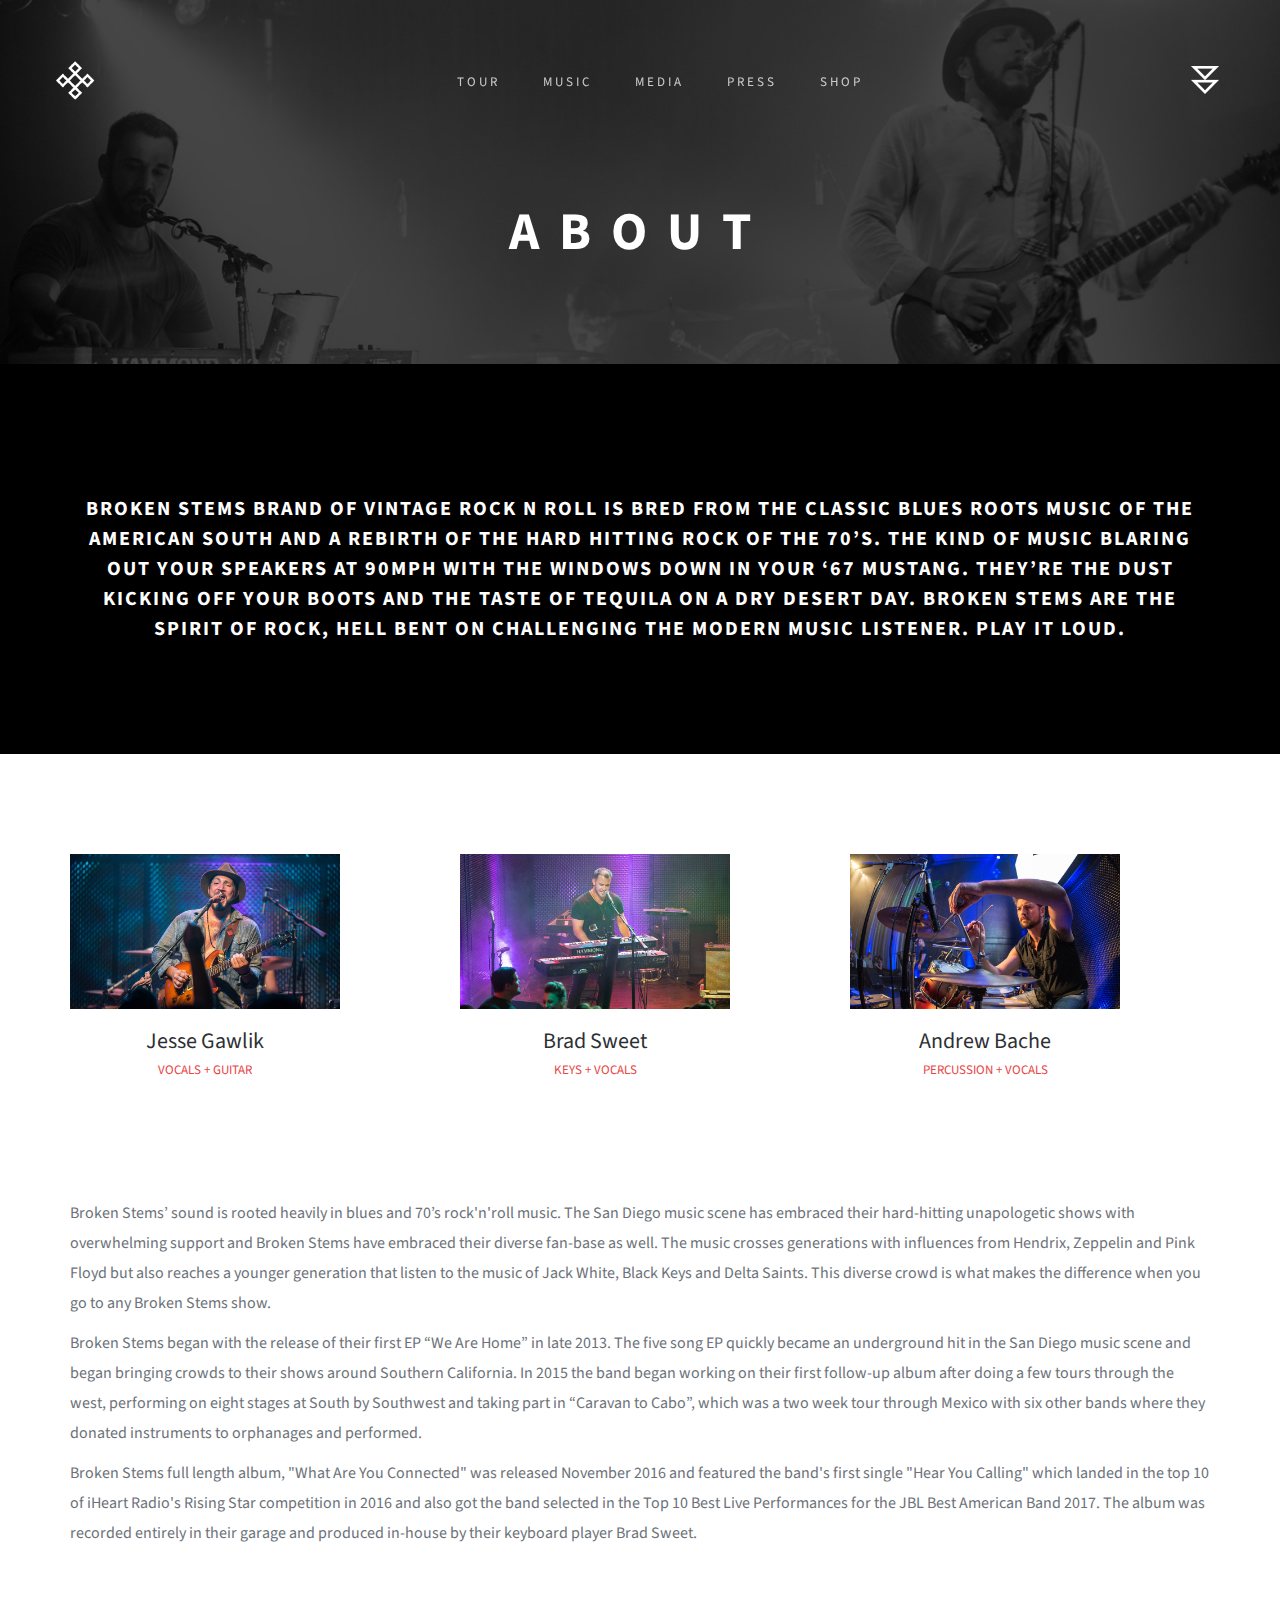
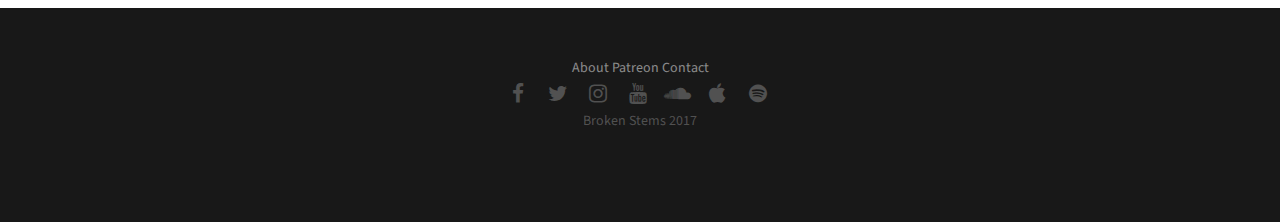
==== commit 77e4371a: "jesse + Elliott code together" ====
--- a/about.html
+++ b/about.html
@@ -18,6 +18,17 @@
 <link rel="stylesheet" href="css/animate.min.css">
 <link rel="stylesheet" href="css/font-icon.css">
 <link rel="stylesheet" href="https://maxcdn.bootstrapcdn.com/font-awesome/4.4.0/css/font-awesome.min.css">
+
+<!-- Global Site Tag (gtag.js) - Google Analytics -->
+<script async src="https://www.googletagmanager.com/gtag/js?id=UA-31611614-1"></script>
+<script>
+  window.dataLayer = window.dataLayer || [];
+  function gtag(){dataLayer.push(arguments)};
+  gtag('js', new Date());
+
+  gtag('config', 'UA-31611614-1');
+</script>
+
 </head>
 
 <body>
@@ -88,74 +99,56 @@
   </div>
 </section>
         <!-- our team section -->
-<section id="teams" class="section teams">
+<section id="teams" class="section">
   <div class="container">
     <div class="row"> 
       <!-- team member 1 -->
       <div class="col-md-4 col-sm-8">
-        <div class="person"> <img src="images/team-1.png" alt="" class="img-responsive">
+        <div class="person"> <img src="images/jesse-gawlik1.jpg" alt="" class="img-responsive">
           <div class="person-content">
             <h4>Jesse Gawlik</h4>
             <h5 class="role">Vocals + Guitar</h5>
-            <p>Fusce dapibus, tellus ac cursus commodo, tortor mauris condimentum nibh, ut fermentum massa justo sit amet risus. </p>
           </div>
-          <ul class="social-icons clearfix">
-            <li><a href="#"><span class="fa fa-facebook"></span></a></li>
-            <li><a href="#"><span class="fa fa-twitter"></span></a></li>
-            <li><a href="#"><span class="fa fa-instagram"></span></a></li>
-          </ul>
+         <!--  <ul class="social-icons clearfix">
+            <li><a href="http://facebook.com/jessegawlik"><span class="fa fa-facebook"></span></a></li>
+            <li><a href="http://twitter.com/jessegawlik"><span class="fa fa-twitter"></span></a></li>
+            <li><a href="http://instagram.com/jessegawlik"><span class="fa fa-instagram"></span></a></li>
+          </ul> -->
         </div>
       </div>
       <!-- team member 1 --> 
       <!-- team member 2 -->
       <div class="col-md-4 col-sm-8">
-        <div class="person"> <img src="images/team-2.png" alt="" class="img-responsive">
+        <div class="person"> <img src="images/brad-sweet1.jpg" alt="" class="img-responsive">
           <div class="person-content">
             <h4>Brad Sweet</h4>
             <h5 class="role">Keys + Vocals</h5>
-            <p>Fusce dapibus, tellus ac cursus commodo, tortor mauris condimentum nibh, ut fermentum massa justo sit amet risus.</p>
+       
           </div>
-          <ul class="social-icons clearfix">
+         <!--  <ul class="social-icons clearfix">
           <li><a href="#"><span class="fa fa-facebook"></span></a></li>
             <li><a href="#"><span class="fa fa-twitter"></span></a></li>
             <li><a href="#"><span class="fa fa-instagram"></span></a></li>
-          </ul>
+          </ul> -->
         </div>
       </div>
       <!-- team member 2 --> 
       <!-- team member 3 -->
       <div class="col-md-4 col-sm-8">
-        <div class="person"> <img src="images/team-3.png" alt="" class="img-responsive">
+        <div class="person"> <img src="images/andrew-bache1.jpg" alt="" class="img-responsive">
           <div class="person-content">
             <h4>Andrew Bache</h4>
             <h5 class="role">Percussion + Vocals</h5>
-            <p>Fusce dapibus, tellus ac cursus commodo, tortor mauris condimentum nibh, ut fermentum massa justo sit amet risus.</p>
+           
           </div>
-          <ul class="social-icons clearfix">
+         <!--  <ul class="social-icons clearfix">
              <li><a href="#"><span class="fa fa-facebook"></span></a></li>
             <li><a href="#"><span class="fa fa-twitter"></span></a></li>
             <li><a href="#"><span class="fa fa-instagram"></span></a></li>
-          </ul>
+          </ul> -->
         </div>
       </div>
       <!-- team member 1 --> 
-
-       <!-- team member 4 -->
-     <!--  <div class="col-md-3 col-sm-8">
-        <div class="person"> <img src="images/team-3.png" alt="" class="img-responsive">
-          <div class="person-content">
-            <h4>Elliott Sencan</h4>
-            <h5 class="role">Manager</h5>
-            <p>Fusce dapibus, tellus ac cursus commodo, tortor mauris condimentum nibh, ut fermentum massa justo sit amet risus.</p>
-          </div>
-          <ul class="social-icons clearfix">
-             <li><a href="#"><span class="fa fa-facebook"></span></a></li>
-            <li><a href="#"><span class="fa fa-twitter"></span></a></li>
-            <li><a href="#"><span class="fa fa-instagram"></span></a></li>
-          </ul>
-        </div>
-      </div> -->
-         <!-- team member 4 -->
     </div>
   </div>
 </section>
@@ -168,14 +161,14 @@
       <div class="col-md-12 col-sm-12 services"> 
 
        <!--  <h3 class="text-center">Who are the Broken Stems?</h3> -->
-<p style="font-size: 18px;line-height: 30px;">Their most recent single “Hear You Calling” gained them recognition as a finalist in the iHeartRadio Rising Star competition. In 2017 his band, Broken Stems were nominated as JBL’s Best American Band and have become a sought after artist in the San Diego Area. Jesse tours the West Coast and music festivals year-round, regularly playing venues such as Belly Up, House of Blues San Diego, The Music Box, Winstons, and 710 Beach Club.</p>
-
-        <p style="font-size: 18px;line-height: 30px;">
+<!-- <p style="font-size: 18px;line-height: 30px;">Their most recent single “Hear You Calling” gained them recognition as a finalist in the iHeartRadio Rising Star competition. In 2017 his band, Broken Stems were nominated as JBL’s Best American Band and have become a sought after artist in the San Diego Area. Jesse tours the West Coast and music festivals year-round, regularly playing venues such as Belly Up, House of Blues San Diego, The Music Box, Winstons, and 710 Beach Club.</p> -->
+
+        <p style="font-size: 16px;line-height: 30px;">
 Broken Stems’ sound is rooted heavily in blues and 70’s rock'n'roll music. The San Diego music scene has embraced their hard-hitting unapologetic shows with overwhelming support and Broken Stems have embraced their diverse fan-base as well. The music crosses generations with influences from Hendrix, Zeppelin and Pink Floyd but also reaches a younger generation that listen to the music of Jack White, Black Keys and Delta Saints. This diverse crowd is what makes the difference when you go to any Broken Stems show.</p>
 
- <p style="font-size: 18px;line-height: 30px;">Broken Stems began with the release of their first EP “We Are Home” in late 2013. The five song  EP quickly became an underground hit in the San Diego music scene and began bringing crowds to their shows around Southern California. In 2015 the band began working on their first follow-up album after doing a few tours through the west, performing on eight stages at South by Southwest and taking part in “Caravan to Cabo”, which was a two week tour through Mexico with six other bands where they donated instruments to orphanages and performed. </p>
-
- <p style="font-size: 18px;line-height: 30px;">Broken Stems full length album, "What Are You Connected" was released November 2016 and featured the band's first single "Hear You Calling" which landed in the top 10 of iHeart Radio's Rising Star competition in 2016 and also got the band selected in the Top 10 Best Live Performances for the JBL Best American Band 2017. The album was recorded entirely in their garage and produced in-house by their keyboard player Brad Sweet.</p> 
+ <p style="font-size: 16px;line-height: 30px;">Broken Stems began with the release of their first EP “We Are Home” in late 2013. The five song  EP quickly became an underground hit in the San Diego music scene and began bringing crowds to their shows around Southern California. In 2015 the band began working on their first follow-up album after doing a few tours through the west, performing on eight stages at South by Southwest and taking part in “Caravan to Cabo”, which was a two week tour through Mexico with six other bands where they donated instruments to orphanages and performed. </p>
+
+ <p style="font-size: 16px;line-height: 30px;">Broken Stems full length album, "What Are You Connected" was released November 2016 and featured the band's first single "Hear You Calling" which landed in the top 10 of iHeart Radio's Rising Star competition in 2016 and also got the band selected in the Top 10 Best Live Performances for the JBL Best American Band 2017. The album was recorded entirely in their garage and produced in-house by their keyboard player Brad Sweet.</p> 
 
 
       </div>
@@ -196,7 +189,7 @@
       
           <ul class="footer-nav">
           <li><a href="about.html">About</a></li>
-          <li><a href="#">Patreon</a></li>
+          <li><a href="http://patreon.com/thebrokenstems">Patreon</a></li>
           <li><a href="contact.html">Contact</a></li>
             
             
